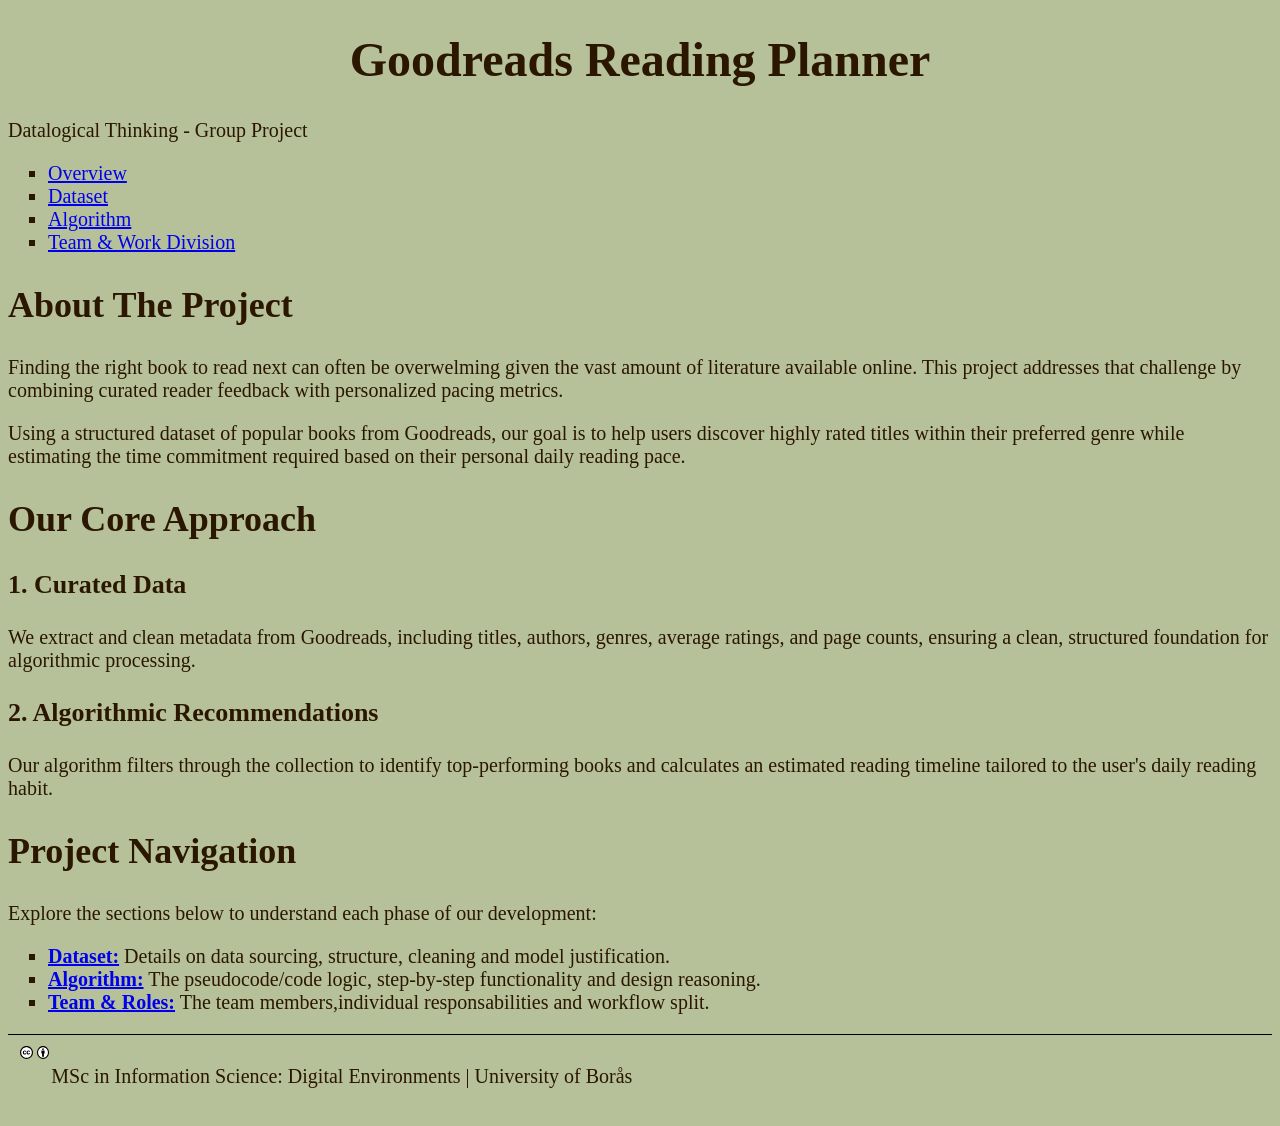
==== docs/index.html @ 1428025b "chore: finalize docs folder structure and update css styles" ====
<!DOCTYPE html>
<html lang="en">

<head>

<meta charset="UTF-8">
<meta name="viewport" content="width=device-width, initial-scale=1.0">
<title> Book Recommendation & Reading Time Project</title>
<link rel="stylesheet" href="css/style.css">

</head>
 
<body>
    <header>

        <div class="header-container">
            <h1>Goodreads Reading Planner</h1>
            <p class="subtitle"> Datalogical Thinking - Group Project</p>
        </div>
        <nav>
            <ul>
                <li><a href="index.html" class="active">Overview</a></li>
                <li><a href="dataset.html">Dataset</a></li>
                <li><a href="algorithm.html">Algorithm</a></li>
                <li><a href="people.html">Team & Work Division</a></li>

            </ul>

        </nav>

    </header>

    <main class= "content-container">
        <section class="card">
            <h2>About The Project</h2>
            <p>
                Finding the right book to read next can often be overwelming given the vast amount of literature available online.
                This project addresses that challenge by combining curated reader feedback with personalized pacing metrics. 

            </p>
            <p>
                Using a structured dataset of popular books from Goodreads, our goal is to help users discover highly rated titles
                within their preferred genre while estimating the time commitment required based on their personal daily reading pace.
            </p>


        </section>


        <section class="card">
            <h2>Our Core Approach</h2>
            <div class="grid-2"></div>
                <div class="grid-item">
                    <h3>1. Curated Data</h3>
                    <p>
                        We extract and clean metadata from Goodreads, including titles, authors, genres, average ratings, and page counts, 
                        ensuring a clean, structured foundation for algorithmic processing.

                    </p>
            
                </div>

                <div class="grid-item">
                    <h3>2. Algorithmic Recommendations</h3>
                    <p>
                        Our algorithm filters through the collection to identify top-performing books and calculates an estimated reading timeline 
                        tailored to the user's daily reading habit.

                    </p>

                </div>
            </div>

        </section>

        <section class="card">
            <h2>Project Navigation</h2>
            <p>
                Explore the sections below to understand each phase of our development:
                
            </p>
            <ul>
                <li><strong><a href="dataset.html" >Dataset:</a></strong> Details on data sourcing, structure, cleaning and model justification.</li>
                <li><strong><a href="algorithm.html" >Algorithm:</a></strong> The pseudocode/code logic, step-by-step functionality and design reasoning.</li>
                <li><strong><a href="people.html" >Team & Roles:</a></strong> The team members,individual responsabilities and workflow split.</li>
            </ul>

        </section>

    </main>
    <footer>
        <div class="copyright">
                  <div><a href="https://creativecommons.org/licenses/by/4.0/legalcode" target="_blank"><img src="img/cc.svg" class="copyright_logo" alt="Creative Commons License"><img src="img/by.svg" class="copyright_logo" alt="Attribution 4.0 International"></a></div>
        <p> MSc in Information Science: Digital Environments | University of Borås </p>

    </footer>


</body>



</html>
---- docs/css/style.css ----
/* Feel free to change me and make me your own! */

body {
  background-color: #B6C199; 
  font-family: Garamond, serif; 
  color: #2B1700;
}

article {
  margin-left: 6vw; 
  margin-right: 6vw; 
}

h1 {
  font-size: 48px; 
  text-align: center;
}

h2 {
  font-size: 36px; 
}

p {
  font-size: 20px; 
}

ul {
  font-size: 20px; 
  list-style-type: square; 
}

code {
 font-family: 'Courier New', monospace; 
}

footer{
  text-align: center; 
}

.copyright {
  border-top: 1px solid black;
  display: flex;
  margin: auto;
  padding: 10px;
}

img.copyright_logo {
  width: 1vw;
  margin:.15vw;
}

.course-logo {
  width: 35vw;
}







/*from here it was not part of the template*/

h3 {
  font-size: 26px; 
  font-style: bold;
}

ol {
  font-size: 20px; 
  font-style: italic;
}

.decisions {
  width: 90%;
  height: auto;
  padding: 10px;
  border: 7px solid gray;
  margin: 0;
  background-color: #b48b9c;
}

#picright  {
 float: right;   
 margin: 0 0 0 15px;
 width: 400px;
 height: auto;
}

.container {
  position: relative;
  text-align: center;
  color: white;
}

.bottom-right {
  position: absolute;
  top: 8px;
  right: 16px;
  color: white;
  padding-left: 20px;
  padding-right: 20px;
}

#picbottom {
  float: center;
  margin: auto;
  width:auto;
  height: auto;
  border-style: outset;
  border-width: 5px;
}
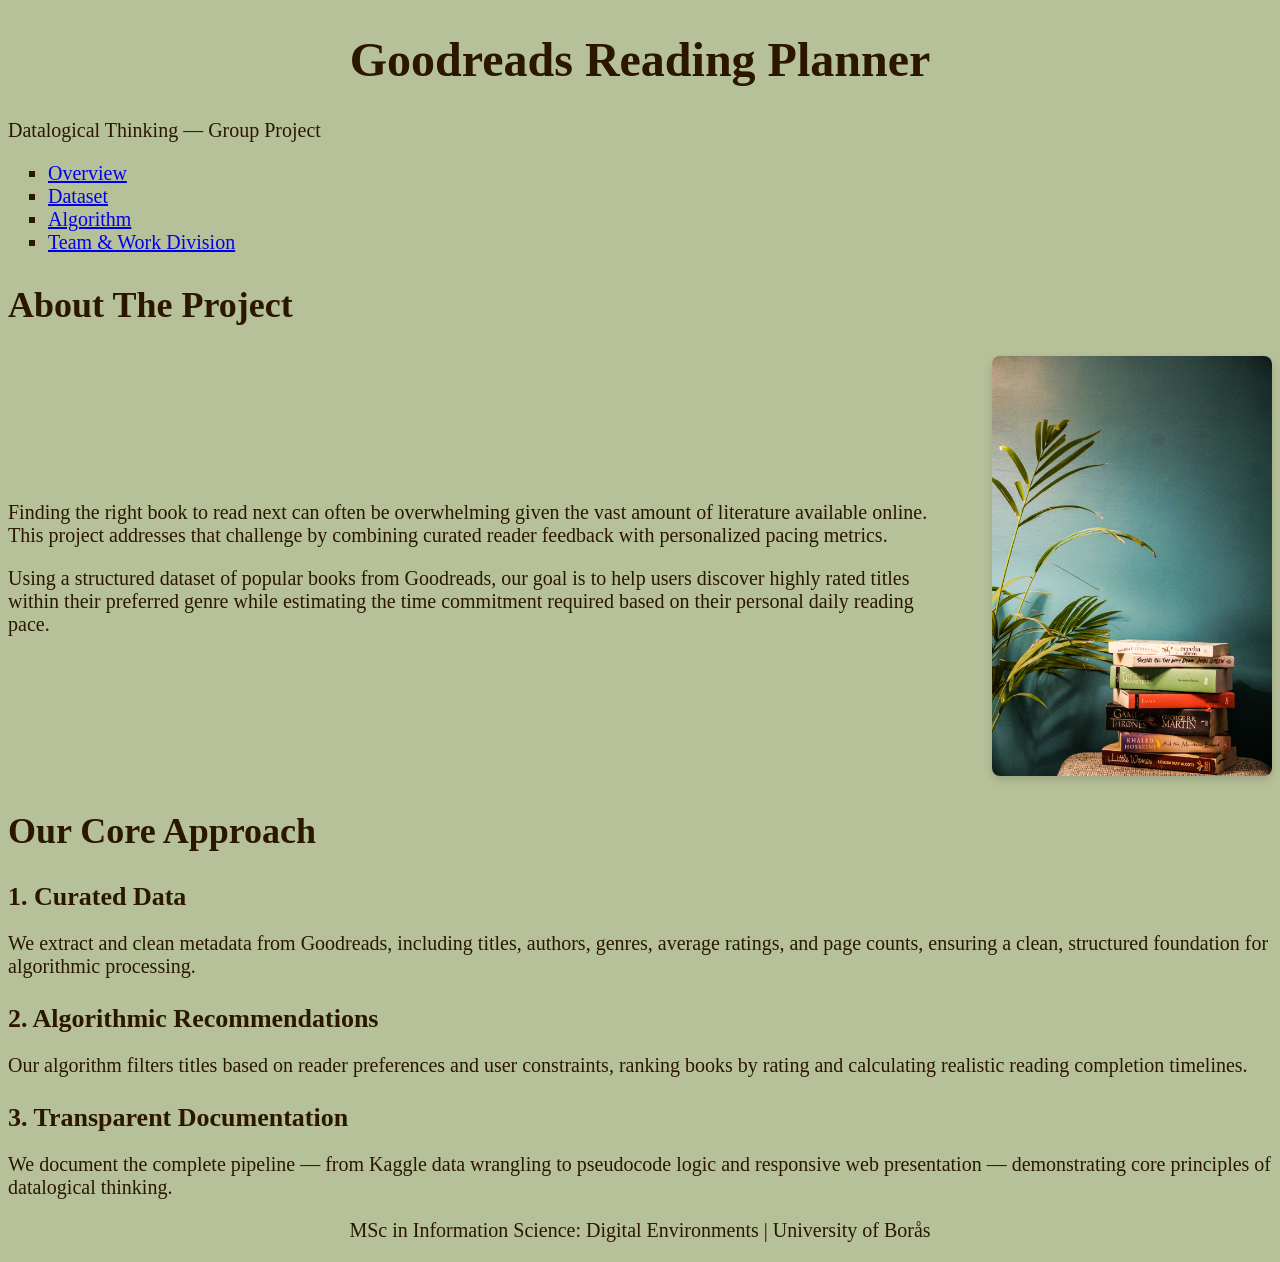
==== commit d6e65235: "feat: update index.html layout and image." ====
--- a/docs/index.html
+++ b/docs/index.html
@@ -1,21 +1,17 @@
 <!DOCTYPE html>
 <html lang="en">
+<head>
+    <meta charset="UTF-8">
+    <meta name="viewport" content="width=device-width, initial-scale=1.0">
+    <title>Goodreads Reading Planner — Overview</title>
+    <link rel="stylesheet" href="css/style.css">
+</head>
+<body>
 
-<head>
-
-<meta charset="UTF-8">
-<meta name="viewport" content="width=device-width, initial-scale=1.0">
-<title> Book Recommendation & Reading Time Project</title>
-<link rel="stylesheet" href="css/style.css">
-
-</head>
- 
-<body>
     <header>
-
         <div class="header-container">
             <h1>Goodreads Reading Planner</h1>
-            <p class="subtitle"> Datalogical Thinking - Group Project</p>
+            <p class="subtitle">Datalogical Thinking — Group Project</p>
         </div>
         <nav>
             <ul>
@@ -23,82 +19,64 @@
                 <li><a href="dataset.html">Dataset</a></li>
                 <li><a href="algorithm.html">Algorithm</a></li>
                 <li><a href="people.html">Team & Work Division</a></li>
-
             </ul>
-
         </nav>
-
     </header>
 
-    <main class= "content-container">
+    <main class="content-container">
+
         <section class="card">
             <h2>About The Project</h2>
-            <p>
-                Finding the right book to read next can often be overwelming given the vast amount of literature available online.
-                This project addresses that challenge by combining curated reader feedback with personalized pacing metrics. 
-
-            </p>
-            <p>
-                Using a structured dataset of popular books from Goodreads, our goal is to help users discover highly rated titles
-                within their preferred genre while estimating the time commitment required based on their personal daily reading pace.
-            </p>
-
-
+            <div class="overview-grid">
+                <div class="overview-text">
+                    <p>
+                        Finding the right book to read next can often be overwhelming given the vast amount of literature available online. 
+                        This project addresses that challenge by combining curated reader feedback with personalized pacing metrics.
+                    </p>
+                    <p>
+                        Using a structured dataset of popular books from Goodreads, our goal is to help users discover highly rated titles 
+                        within their preferred genre while estimating the time commitment required based on their personal daily reading pace.
+                    </p>
+                </div>
+                <div class="overview-image">
+                    <img src="img/booksandplant.jpg" alt="Books and plant illustration" class="feature-img">
+                </div>
+            </div>
         </section>
-
 
         <section class="card">
             <h2>Our Core Approach</h2>
-            <div class="grid-2"></div>
-                <div class="grid-item">
-                    <h3>1. Curated Data</h3>
-                    <p>
-                        We extract and clean metadata from Goodreads, including titles, authors, genres, average ratings, and page counts, 
-                        ensuring a clean, structured foundation for algorithmic processing.
-
-                    </p>
             
-                </div>
-
-                <div class="grid-item">
-                    <h3>2. Algorithmic Recommendations</h3>
-                    <p>
-                        Our algorithm filters through the collection to identify top-performing books and calculates an estimated reading timeline 
-                        tailored to the user's daily reading habit.
-
-                    </p>
-
-                </div>
+            <div class="approach-item">
+                <h3>1. Curated Data</h3>
+                <p>
+                    We extract and clean metadata from Goodreads, including titles, authors, genres, average ratings, and page counts, 
+                    ensuring a clean, structured foundation for algorithmic processing.
+                </p>
             </div>
 
-        </section>
+            <div class="approach-item">
+                <h3>2. Algorithmic Recommendations</h3>
+                <p>
+                    Our algorithm filters titles based on reader preferences and user constraints, ranking books by rating and calculating 
+                    realistic reading completion timelines.
+                </p>
+            </div>
 
-        <section class="card">
-            <h2>Project Navigation</h2>
-            <p>
-                Explore the sections below to understand each phase of our development:
-                
-            </p>
-            <ul>
-                <li><strong><a href="dataset.html" >Dataset:</a></strong> Details on data sourcing, structure, cleaning and model justification.</li>
-                <li><strong><a href="algorithm.html" >Algorithm:</a></strong> The pseudocode/code logic, step-by-step functionality and design reasoning.</li>
-                <li><strong><a href="people.html" >Team & Roles:</a></strong> The team members,individual responsabilities and workflow split.</li>
-            </ul>
-
+            <div class="approach-item">
+                <h3>3. Transparent Documentation</h3>
+                <p>
+                    We document the complete pipeline — from Kaggle data wrangling to pseudocode logic and responsive web presentation — 
+                    demonstrating core principles of datalogical thinking.
+                </p>
+            </div>
         </section>
 
     </main>
+
     <footer>
-        <div class="copyright">
-                  <div><a href="https://creativecommons.org/licenses/by/4.0/legalcode" target="_blank"><img src="img/cc.svg" class="copyright_logo" alt="Creative Commons License"><img src="img/by.svg" class="copyright_logo" alt="Attribution 4.0 International"></a></div>
-        <p> MSc in Information Science: Digital Environments | University of Borås </p>
-
+        <p>MSc in Information Science: Digital Environments | University of Borås</p>
     </footer>
 
-
 </body>
-
-
-
 </html>
-
--- a/docs/css/style.css
+++ b/docs/css/style.css
@@ -109,4 +109,38 @@
   height: auto;
   border-style: outset;
   border-width: 5px;
+}
+
+/* --- Overview Page Layout & Feature Image --- */
+.overview-grid {
+  display: flex;
+  gap: 2rem;
+  align-items: center;
+  flex-wrap: wrap;
+}
+
+.overview-text {
+  flex: 1 1 300px;
+}
+
+.overview-image {
+  flex: 0 1 280px;
+  text-align: center;
+  margin: 0 auto;
+}
+
+.feature-img {
+  max-width: 100%;
+  height: auto;
+  border-radius: 8px;
+  box-shadow: 0 4px 8px rgba(0, 0, 0, 0.15);
+}
+
+.approach-item {
+  margin-top: 1.5rem;
+}
+
+.approach-item h3 {
+  margin-bottom: 0.4rem;
+  color: #2B1700;
 }
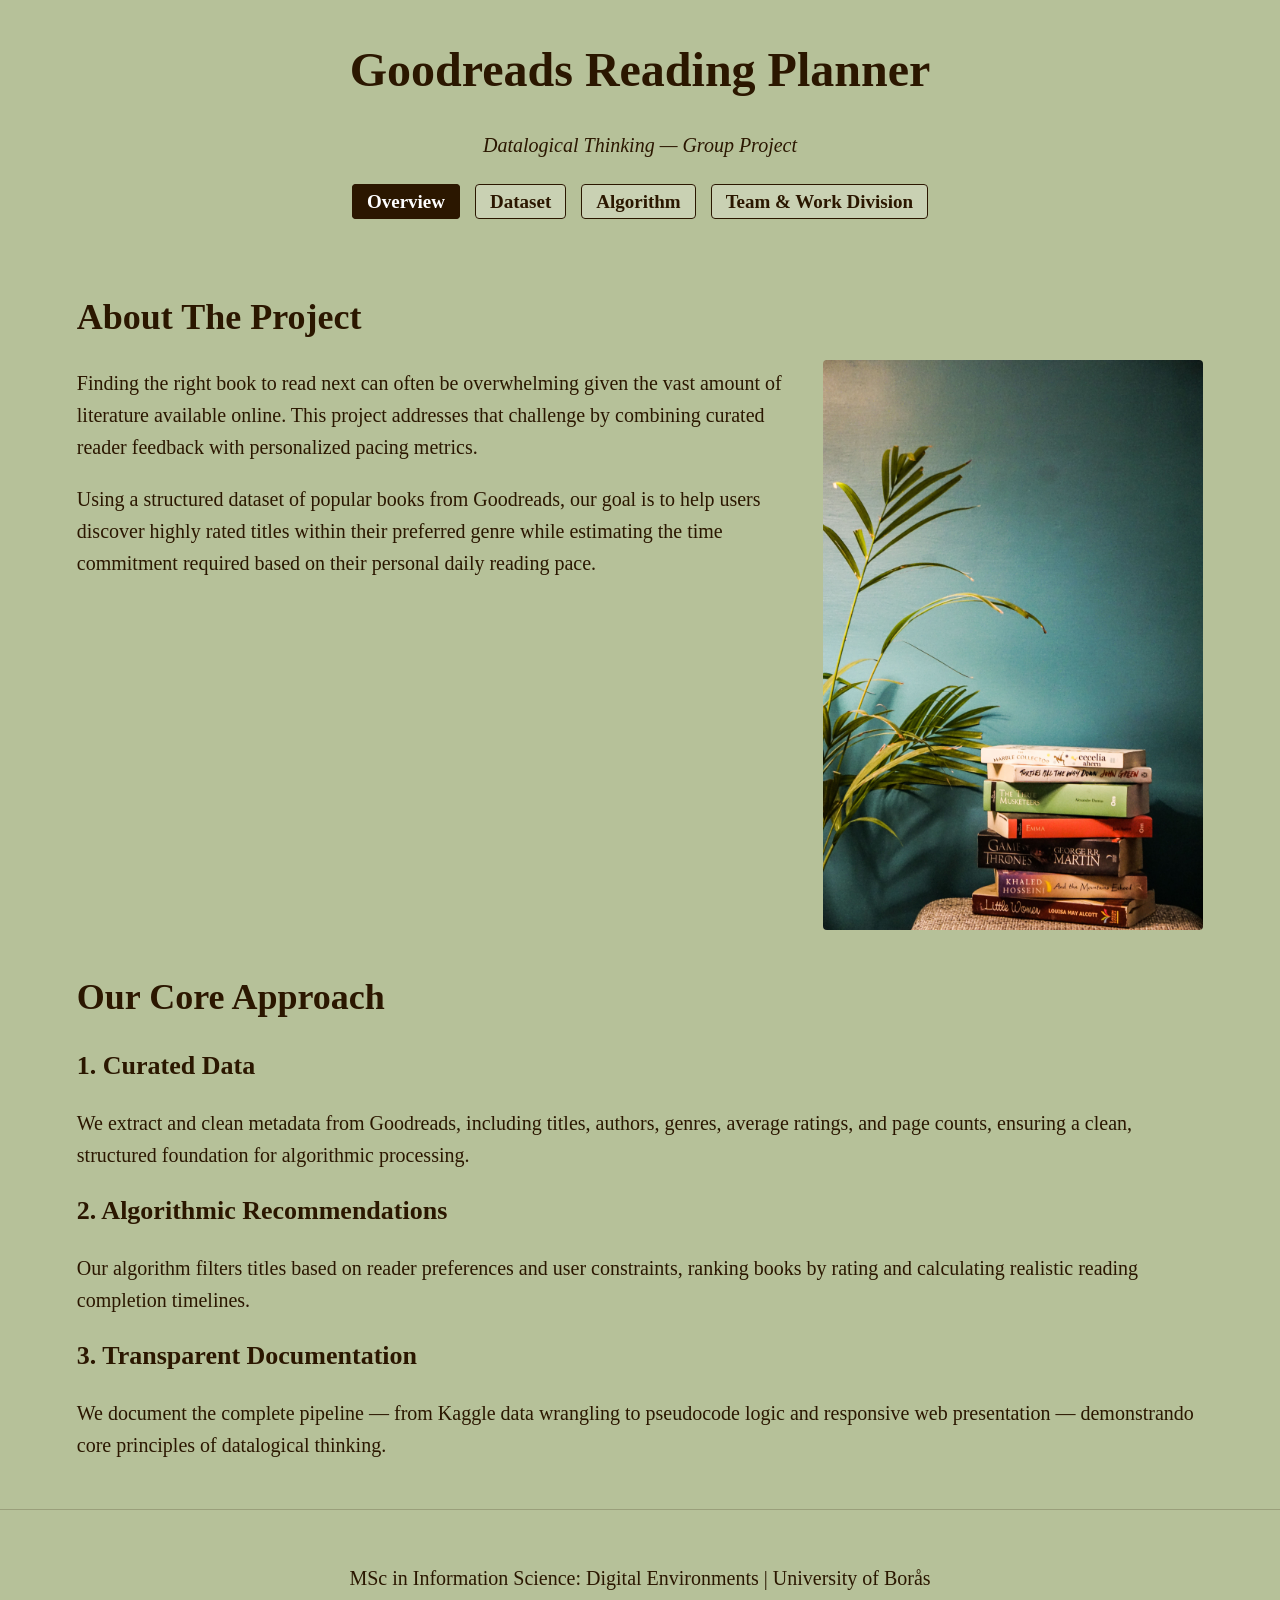
==== commit d817ab71: "finaltest" ====
--- a/docs/index.html
+++ b/docs/index.html
@@ -9,10 +9,8 @@
 <body>
 
     <header>
-        <div class="header-container">
-            <h1>Goodreads Reading Planner</h1>
-            <p class="subtitle">Datalogical Thinking — Group Project</p>
-        </div>
+        <h1>Goodreads Reading Planner</h1>
+        <p class="subtitle">Datalogical Thinking — Group Project</p>
         <nav>
             <ul>
                 <li><a href="index.html" class="active">Overview</a></li>
@@ -23,60 +21,47 @@
         </nav>
     </header>
 
-    <main class="content-container">
+    <article>
+        <h2>About The Project</h2>
+        
+        <img id="picright" src="img/booksandplant.jpg" alt="Books and plant">
 
-        <section class="card">
-            <h2>About The Project</h2>
-            <div class="overview-grid">
-                <div class="overview-text">
-                    <p>
-                        Finding the right book to read next can often be overwhelming given the vast amount of literature available online. 
-                        This project addresses that challenge by combining curated reader feedback with personalized pacing metrics.
-                    </p>
-                    <p>
-                        Using a structured dataset of popular books from Goodreads, our goal is to help users discover highly rated titles 
-                        within their preferred genre while estimating the time commitment required based on their personal daily reading pace.
-                    </p>
-                </div>
-                <div class="overview-image">
-                    <img src="img/booksandplant.jpg" alt="Books and plant illustration" class="feature-img">
-                </div>
-            </div>
-        </section>
+        <p>
+            Finding the right book to read next can often be overwhelming given the vast amount of literature available online. 
+            This project addresses that challenge by combining curated reader feedback with personalized pacing metrics.
+        </p>
 
-        <section class="card">
-            <h2>Our Core Approach</h2>
-            
-            <div class="approach-item">
-                <h3>1. Curated Data</h3>
-                <p>
-                    We extract and clean metadata from Goodreads, including titles, authors, genres, average ratings, and page counts, 
-                    ensuring a clean, structured foundation for algorithmic processing.
-                </p>
-            </div>
+        <p>
+            Using a structured dataset of popular books from Goodreads, our goal is to help users discover highly rated titles 
+            within their preferred genre while estimating the time commitment required based on their personal daily reading pace.
+        </p>
 
-            <div class="approach-item">
-                <h3>2. Algorithmic Recommendations</h3>
-                <p>
-                    Our algorithm filters titles based on reader preferences and user constraints, ranking books by rating and calculating 
-                    realistic reading completion timelines.
-                </p>
-            </div>
+        <div style="clear: both;"></div>
 
-            <div class="approach-item">
-                <h3>3. Transparent Documentation</h3>
-                <p>
-                    We document the complete pipeline — from Kaggle data wrangling to pseudocode logic and responsive web presentation — 
-                    demonstrating core principles of datalogical thinking.
-                </p>
-            </div>
-        </section>
+        <h2>Our Core Approach</h2>
+        
+        <h3>1. Curated Data</h3>
+        <p>
+            We extract and clean metadata from Goodreads, including titles, authors, genres, average ratings, and page counts, 
+            ensuring a clean, structured foundation for algorithmic processing.
+        </p>
 
-    </main>
+        <h3>2. Algorithmic Recommendations</h3>
+        <p>
+            Our algorithm filters titles based on reader preferences and user constraints, ranking books by rating and calculating 
+            realistic reading completion timelines.
+        </p>
+
+        <h3>3. Transparent Documentation</h3>
+        <p>
+            We document the complete pipeline — from Kaggle data wrangling to pseudocode logic and responsive web presentation — 
+            demonstrando core principles of datalogical thinking.
+        </p>
+    </article>
 
     <footer>
         <p>MSc in Information Science: Digital Environments | University of Borås</p>
     </footer>
 
 </body>
-</html>
+</html>
--- a/docs/css/style.css
+++ b/docs/css/style.css
@@ -1,90 +1,186 @@
-/* Feel free to change me and make me your own! */
-
+/* --- Base Theme (Original Group Template) --- */
 body {
   background-color: #B6C199; 
   font-family: Garamond, serif; 
   color: #2B1700;
+  margin: 0;
+  padding: 0;
+  line-height: 1.6;
 }
 
 article {
   margin-left: 6vw; 
   margin-right: 6vw; 
+  padding-bottom: 2rem;
+}
+
+header {
+  text-align: center;
+  padding: 2rem 1rem 1rem;
 }
 
 h1 {
   font-size: 48px; 
   text-align: center;
+  margin: 0 0 10px 0;
+}
+
+.subtitle {
+  font-size: 20px;
+  font-style: italic;
+  margin-bottom: 1.5rem;
 }
 
 h2 {
   font-size: 36px; 
+  margin-top: 1.5rem;
+  margin-bottom: 0.8rem;
+}
+
+h3 {
+  font-size: 26px; 
+  font-weight: bold;
+  margin-top: 1.2rem;
+  margin-bottom: 0.5rem;
 }
 
 p {
   font-size: 20px; 
+  margin-bottom: 1rem;
 }
 
 ul {
   font-size: 20px; 
   list-style-type: square; 
-}
-
-code {
- font-family: 'Courier New', monospace; 
-}
-
-footer{
-  text-align: center; 
-}
-
-.copyright {
-  border-top: 1px solid black;
-  display: flex;
-  margin: auto;
-  padding: 10px;
-}
-
-img.copyright_logo {
-  width: 1vw;
-  margin:.15vw;
-}
-
-.course-logo {
-  width: 35vw;
-}
-
-
-
-
-
-
-
-/*from here it was not part of the template*/
-
-h3 {
-  font-size: 26px; 
-  font-style: bold;
+  margin-left: 2rem;
+  margin-bottom: 1rem;
 }
 
 ol {
   font-size: 20px; 
   font-style: italic;
-}
-
+  margin-left: 2rem;
+  margin-bottom: 1rem;
+}
+
+code {
+  font-family: 'Courier New', monospace; 
+  background-color: rgba(255, 255, 255, 0.4);
+  padding: 2px 5px;
+  border-radius: 4px;
+}
+
+/* --- Navigation Bar --- */
+nav {
+  margin: 1.5rem 0 2rem;
+}
+
+nav ul {
+  list-style: none;
+  display: flex;
+  justify-content: center;
+  gap: 15px;
+  padding: 0;
+  margin: 0;
+  flex-wrap: wrap;
+}
+
+nav a {
+  color: #2B1700;
+  text-decoration: none;
+  font-size: 19px;
+  font-weight: bold;
+  padding: 6px 14px;
+  border: 1px solid #2B1700;
+  border-radius: 4px;
+  background-color: rgba(255, 255, 255, 0.25);
+  transition: all 0.2s ease;
+}
+
+nav a:hover, nav a.active {
+  background-color: #2B1700;
+  color: #ffffff;
+}
+
+/* --- Dataset Tables & Cards --- */
+.content-container {
+  max-width: 900px;
+  margin: 1rem auto;
+  padding: 0 1.5rem;
+}
+
+.card {
+  background-color: rgba(255, 255, 255, 0.55);
+  border: 1px solid rgba(43, 23, 0, 0.2);
+  border-radius: 6px;
+  padding: 1.5rem;
+  margin-bottom: 1.8rem;
+}
+
+.card h2 {
+  margin-top: 0;
+}
+
+.table-wrapper {
+  overflow-x: auto;
+  margin: 1rem 0;
+}
+
+table {
+  width: 100%;
+  border-collapse: collapse;
+  text-align: left;
+  background-color: #ffffff;
+}
+
+th, td {
+  padding: 8px 12px;
+  border: 1px solid #8f9b73;
+  font-size: 18px;
+}
+
+th {
+  background-color: #9aa87d;
+  color: #2B1700;
+}
+
+/* --- Team Grid (people.html) --- */
+.team-grid {
+  display: grid;
+  grid-template-columns: repeat(auto-fit, minmax(240px, 1fr));
+  gap: 1.5rem;
+  margin-top: 1rem;
+}
+
+.member-card {
+  background-color: rgba(255, 255, 255, 0.7);
+  border: 1px solid #9aa87d;
+  border-radius: 6px;
+  padding: 1.2rem;
+}
+
+.member-card h3 {
+  margin-top: 0;
+  color: #2B1700;
+}
+
+/* --- Algorithm Layout & Image Rules (Eszter's Components) --- */
 .decisions {
   width: 90%;
   height: auto;
   padding: 10px;
   border: 7px solid gray;
-  margin: 0;
+  margin: 1.5rem 0;
   background-color: #b48b9c;
 }
 
-#picright  {
- float: right;   
- margin: 0 0 0 15px;
- width: 400px;
- height: auto;
+#picright {
+  float: right;   
+  margin: 0 0 15px 25px;
+  width: 380px;
+  max-width: 45%;
+  height: auto;
+  border-radius: 4px;
 }
 
 .container {
@@ -103,44 +199,18 @@
 }
 
 #picbottom {
-  float: center;
-  margin: auto;
-  width:auto;
+  display: block;
+  margin: 1.5rem auto;
+  max-width: 100%;
   height: auto;
   border-style: outset;
   border-width: 5px;
 }
 
-/* --- Overview Page Layout & Feature Image --- */
-.overview-grid {
-  display: flex;
-  gap: 2rem;
-  align-items: center;
-  flex-wrap: wrap;
-}
-
-.overview-text {
-  flex: 1 1 300px;
-}
-
-.overview-image {
-  flex: 0 1 280px;
-  text-align: center;
-  margin: 0 auto;
-}
-
-.feature-img {
-  max-width: 100%;
-  height: auto;
-  border-radius: 8px;
-  box-shadow: 0 4px 8px rgba(0, 0, 0, 0.15);
-}
-
-.approach-item {
-  margin-top: 1.5rem;
-}
-
-.approach-item h3 {
-  margin-bottom: 0.4rem;
-  color: #2B1700;
+/* --- Footer --- */
+footer {
+  text-align: center; 
+  padding: 2rem 1rem;
+  font-size: 16px;
+  border-top: 1px solid rgba(43, 23, 0, 0.2);
 }
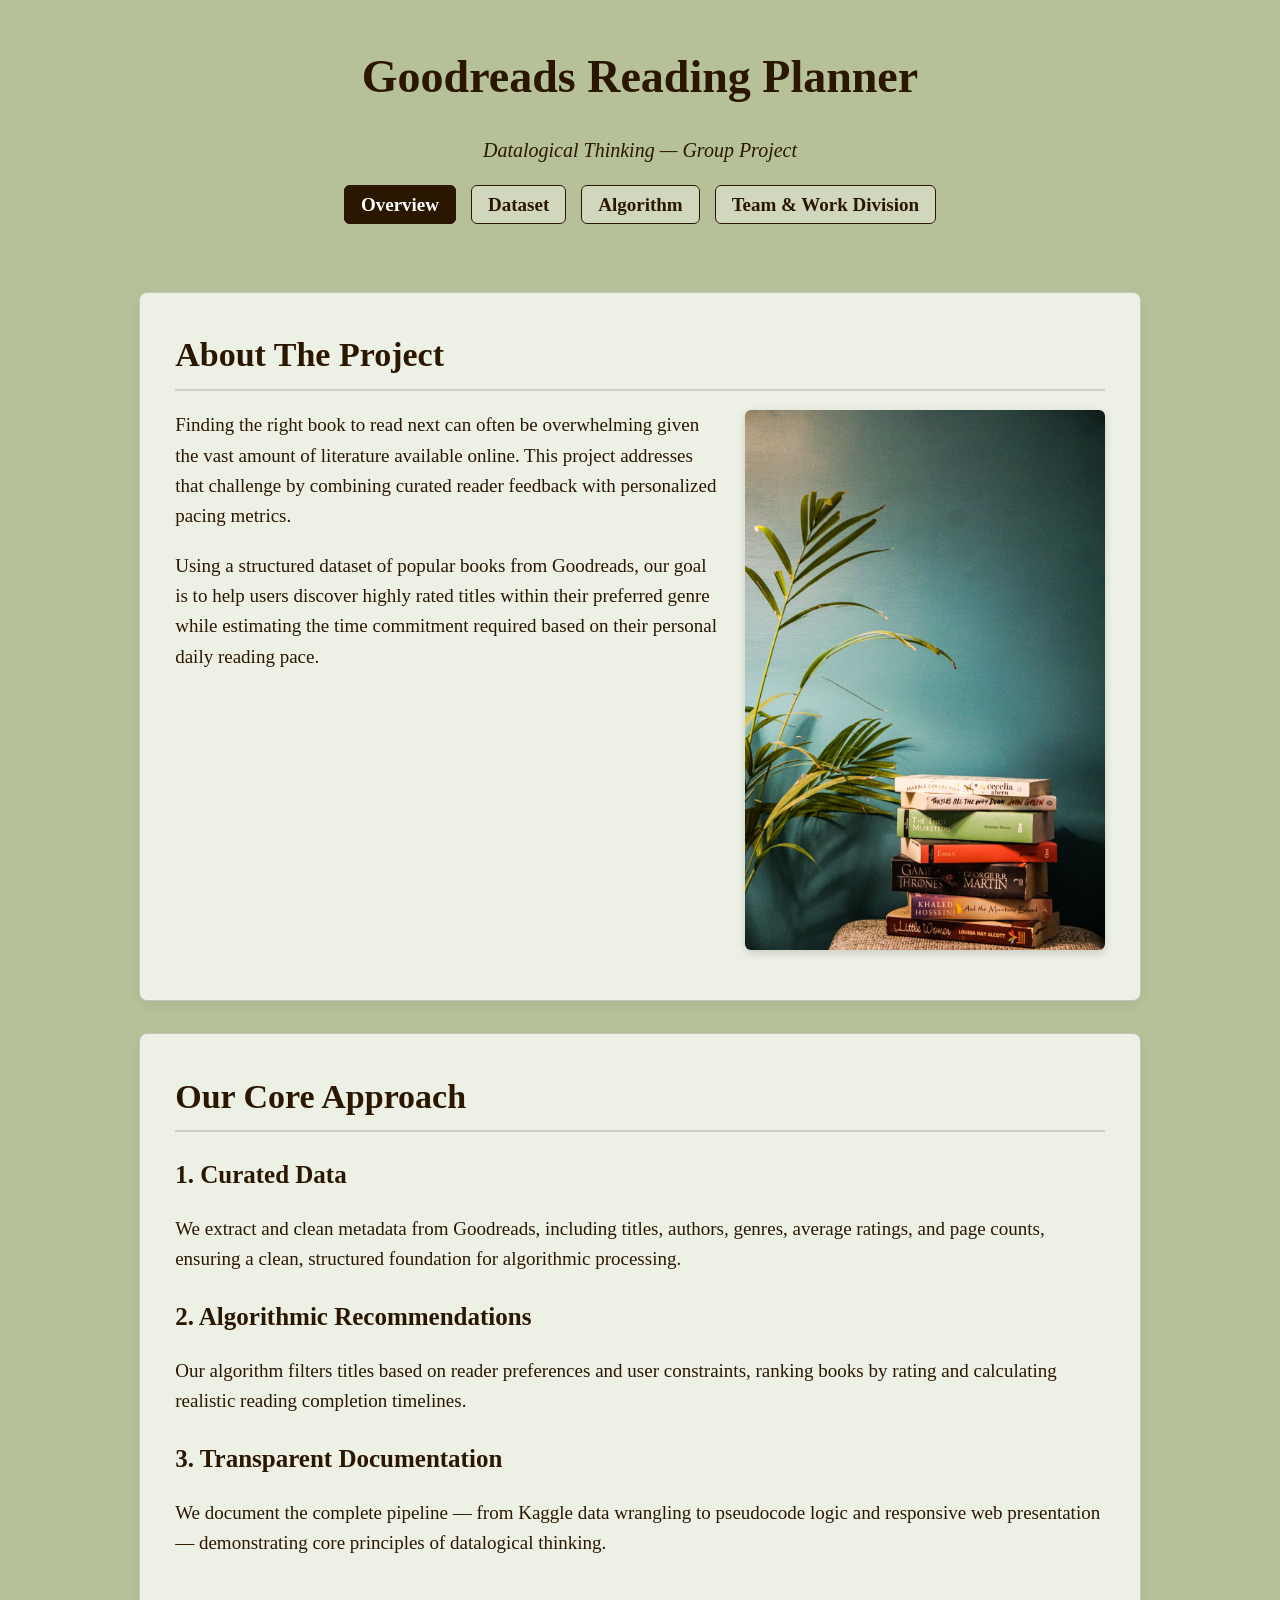
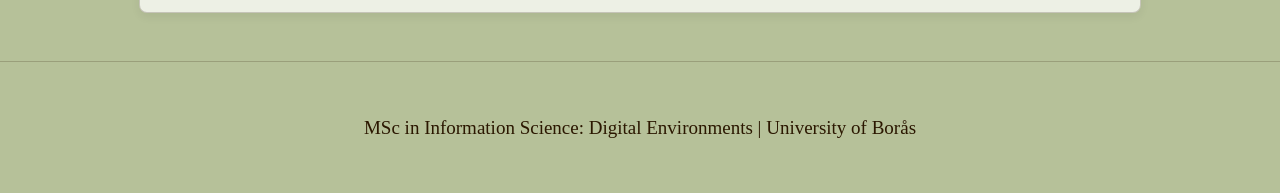
==== commit 13c661e5: "finaltest2" ====
--- a/docs/index.html
+++ b/docs/index.html
@@ -21,43 +21,45 @@
         </nav>
     </header>
 
-    <article>
-        <h2>About The Project</h2>
-        
-        <img id="picright" src="img/booksandplant.jpg" alt="Books and plant">
+    <main class="content-container">
 
-        <p>
-            Finding the right book to read next can often be overwhelming given the vast amount of literature available online. 
-            This project addresses that challenge by combining curated reader feedback with personalized pacing metrics.
-        </p>
+        <section class="card">
+            <h2>About The Project</h2>
+            <img id="picright" src="img/booksandplant.jpg" alt="Books and plant">
+            <p>
+                Finding the right book to read next can often be overwhelming given the vast amount of literature available online. 
+                This project addresses that challenge by combining curated reader feedback with personalized pacing metrics.
+            </p>
+            <p>
+                Using a structured dataset of popular books from Goodreads, our goal is to help users discover highly rated titles 
+                within their preferred genre while estimating the time commitment required based on their personal daily reading pace.
+            </p>
+            <div style="clear: both;"></div>
+        </section>
 
-        <p>
-            Using a structured dataset of popular books from Goodreads, our goal is to help users discover highly rated titles 
-            within their preferred genre while estimating the time commitment required based on their personal daily reading pace.
-        </p>
+        <section class="card">
+            <h2>Our Core Approach</h2>
+            
+            <h3>1. Curated Data</h3>
+            <p>
+                We extract and clean metadata from Goodreads, including titles, authors, genres, average ratings, and page counts, 
+                ensuring a clean, structured foundation for algorithmic processing.
+            </p>
 
-        <div style="clear: both;"></div>
+            <h3>2. Algorithmic Recommendations</h3>
+            <p>
+                Our algorithm filters titles based on reader preferences and user constraints, ranking books by rating and calculating 
+                realistic reading completion timelines.
+            </p>
 
-        <h2>Our Core Approach</h2>
-        
-        <h3>1. Curated Data</h3>
-        <p>
-            We extract and clean metadata from Goodreads, including titles, authors, genres, average ratings, and page counts, 
-            ensuring a clean, structured foundation for algorithmic processing.
-        </p>
+            <h3>3. Transparent Documentation</h3>
+            <p>
+                We document the complete pipeline — from Kaggle data wrangling to pseudocode logic and responsive web presentation — 
+                demonstrating core principles of datalogical thinking.
+            </p>
+        </section>
 
-        <h3>2. Algorithmic Recommendations</h3>
-        <p>
-            Our algorithm filters titles based on reader preferences and user constraints, ranking books by rating and calculating 
-            realistic reading completion timelines.
-        </p>
-
-        <h3>3. Transparent Documentation</h3>
-        <p>
-            We document the complete pipeline — from Kaggle data wrangling to pseudocode logic and responsive web presentation — 
-            demonstrando core principles of datalogical thinking.
-        </p>
-    </article>
+    </main>
 
     <footer>
         <p>MSc in Information Science: Digital Environments | University of Borås</p>
--- a/docs/css/style.css
+++ b/docs/css/style.css
@@ -1,4 +1,4 @@
-/* --- Base Theme (Original Group Template) --- */
+/* --- Base Theme & Fonts --- */
 body {
   background-color: #B6C199; 
   font-family: Garamond, serif; 
@@ -8,21 +8,34 @@
   line-height: 1.6;
 }
 
-article {
-  margin-left: 6vw; 
-  margin-right: 6vw; 
-  padding-bottom: 2rem;
-}
-
+/* --- Uniform Page Layout Container --- */
+.content-container, article {
+  max-width: 1050px;
+  margin: 1.5rem auto 3rem;
+  padding: 0 1.5rem;
+  box-sizing: border-box;
+}
+
+/* --- Consistent White Framed Cards --- */
+.card, .page-box {
+  background-color: rgba(255, 255, 255, 0.75);
+  border: 1px solid rgba(43, 23, 0, 0.2);
+  border-radius: 8px;
+  padding: 2.2rem;
+  margin-bottom: 2rem;
+  box-shadow: 0 4px 10px rgba(0, 0, 0, 0.06);
+}
+
+/* --- Global Header & Navigation --- */
 header {
   text-align: center;
-  padding: 2rem 1rem 1rem;
+  padding: 2.5rem 1rem 1rem;
 }
 
 h1 {
-  font-size: 48px; 
-  text-align: center;
+  font-size: 46px; 
   margin: 0 0 10px 0;
+  color: #2B1700;
 }
 
 .subtitle {
@@ -31,46 +44,6 @@
   margin-bottom: 1.5rem;
 }
 
-h2 {
-  font-size: 36px; 
-  margin-top: 1.5rem;
-  margin-bottom: 0.8rem;
-}
-
-h3 {
-  font-size: 26px; 
-  font-weight: bold;
-  margin-top: 1.2rem;
-  margin-bottom: 0.5rem;
-}
-
-p {
-  font-size: 20px; 
-  margin-bottom: 1rem;
-}
-
-ul {
-  font-size: 20px; 
-  list-style-type: square; 
-  margin-left: 2rem;
-  margin-bottom: 1rem;
-}
-
-ol {
-  font-size: 20px; 
-  font-style: italic;
-  margin-left: 2rem;
-  margin-bottom: 1rem;
-}
-
-code {
-  font-family: 'Courier New', monospace; 
-  background-color: rgba(255, 255, 255, 0.4);
-  padding: 2px 5px;
-  border-radius: 4px;
-}
-
-/* --- Navigation Bar --- */
 nav {
   margin: 1.5rem 0 2rem;
 }
@@ -90,10 +63,10 @@
   text-decoration: none;
   font-size: 19px;
   font-weight: bold;
-  padding: 6px 14px;
+  padding: 8px 16px;
   border: 1px solid #2B1700;
-  border-radius: 4px;
-  background-color: rgba(255, 255, 255, 0.25);
+  border-radius: 6px;
+  background-color: rgba(255, 255, 255, 0.35);
   transition: all 0.2s ease;
 }
 
@@ -102,28 +75,52 @@
   color: #ffffff;
 }
 
-/* --- Dataset Tables & Cards --- */
-.content-container {
-  max-width: 900px;
-  margin: 1rem auto;
-  padding: 0 1.5rem;
-}
-
-.card {
-  background-color: rgba(255, 255, 255, 0.55);
-  border: 1px solid rgba(43, 23, 0, 0.2);
-  border-radius: 6px;
-  padding: 1.5rem;
-  margin-bottom: 1.8rem;
-}
-
-.card h2 {
+/* --- Typography & Headings --- */
+h2 {
+  font-size: 34px; 
   margin-top: 0;
-}
-
+  margin-bottom: 1.2rem;
+  border-bottom: 2px solid rgba(43, 23, 0, 0.15);
+  padding-bottom: 0.4rem;
+}
+
+h3 {
+  font-size: 25px; 
+  font-weight: bold;
+  margin-top: 1.4rem;
+  margin-bottom: 0.6rem;
+}
+
+p {
+  font-size: 19px; 
+  margin-bottom: 1.1rem;
+}
+
+ul {
+  font-size: 19px; 
+  list-style-type: square; 
+  margin-left: 2rem;
+  margin-bottom: 1.2rem;
+}
+
+ol {
+  font-size: 19px; 
+  font-style: italic;
+  margin-left: 2rem;
+  margin-bottom: 1.2rem;
+}
+
+code {
+  font-family: 'Courier New', monospace; 
+  background-color: rgba(255, 255, 255, 0.6);
+  padding: 2px 6px;
+  border-radius: 4px;
+}
+
+/* --- Dataset Tables --- */
 .table-wrapper {
   overflow-x: auto;
-  margin: 1rem 0;
+  margin: 1.5rem 0;
 }
 
 table {
@@ -134,7 +131,7 @@
 }
 
 th, td {
-  padding: 8px 12px;
+  padding: 10px 14px;
   border: 1px solid #8f9b73;
   font-size: 18px;
 }
@@ -147,16 +144,16 @@
 /* --- Team Grid (people.html) --- */
 .team-grid {
   display: grid;
-  grid-template-columns: repeat(auto-fit, minmax(240px, 1fr));
+  grid-template-columns: repeat(auto-fit, minmax(260px, 1fr));
   gap: 1.5rem;
-  margin-top: 1rem;
+  margin-top: 1.5rem;
 }
 
 .member-card {
-  background-color: rgba(255, 255, 255, 0.7);
+  background-color: rgba(255, 255, 255, 0.85);
   border: 1px solid #9aa87d;
   border-radius: 6px;
-  padding: 1.2rem;
+  padding: 1.4rem;
 }
 
 .member-card h3 {
@@ -164,38 +161,25 @@
   color: #2B1700;
 }
 
-/* --- Algorithm Layout & Image Rules (Eszter's Components) --- */
+/* --- Algorithm Layout & Images (Eszter's Elements) --- */
 .decisions {
-  width: 90%;
-  height: auto;
-  padding: 10px;
-  border: 7px solid gray;
+  width: 95%;
+  box-sizing: border-box;
+  padding: 15px;
+  border: 5px solid gray;
   margin: 1.5rem 0;
   background-color: #b48b9c;
+  border-radius: 6px;
 }
 
 #picright {
   float: right;   
   margin: 0 0 15px 25px;
-  width: 380px;
+  width: 360px;
   max-width: 45%;
   height: auto;
-  border-radius: 4px;
-}
-
-.container {
-  position: relative;
-  text-align: center;
-  color: white;
-}
-
-.bottom-right {
-  position: absolute;
-  top: 8px;
-  right: 16px;
-  color: white;
-  padding-left: 20px;
-  padding-right: 20px;
+  border-radius: 6px;
+  box-shadow: 0 3px 8px rgba(0,0,0,0.15);
 }
 
 #picbottom {
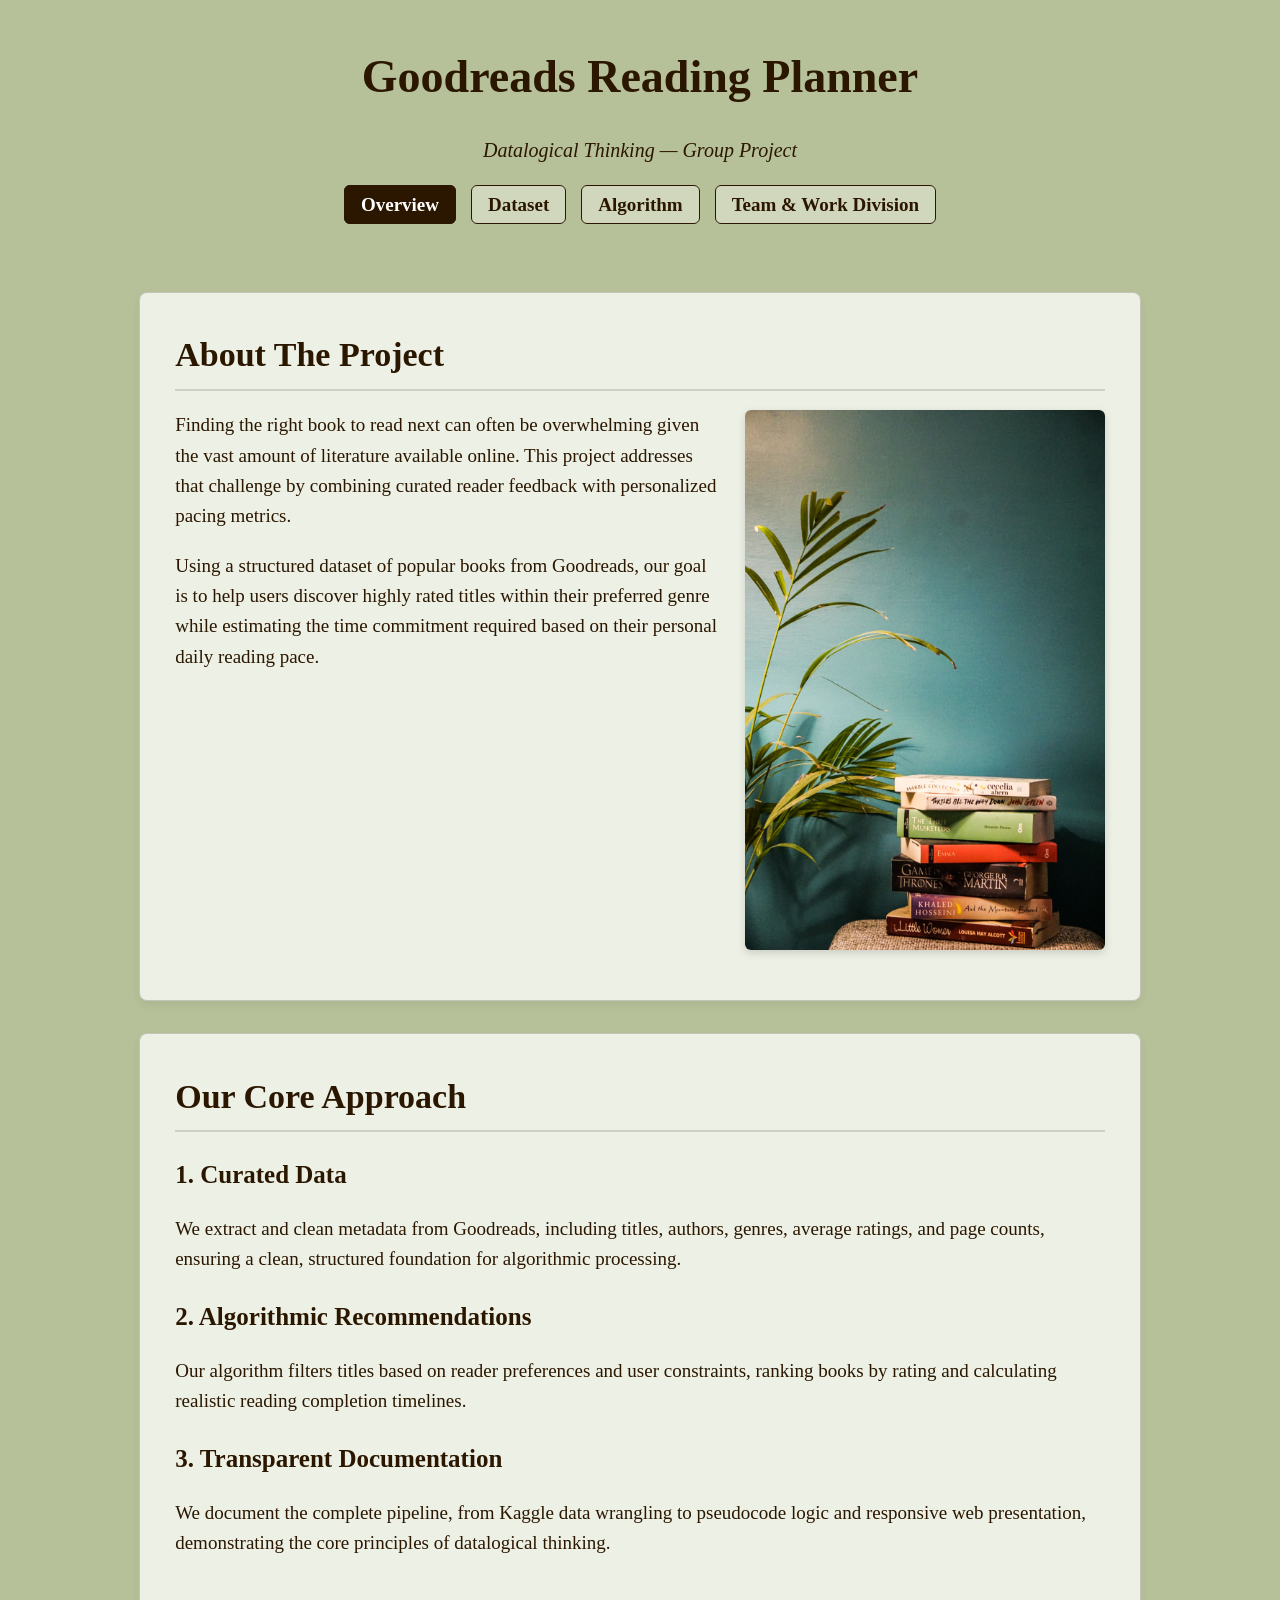
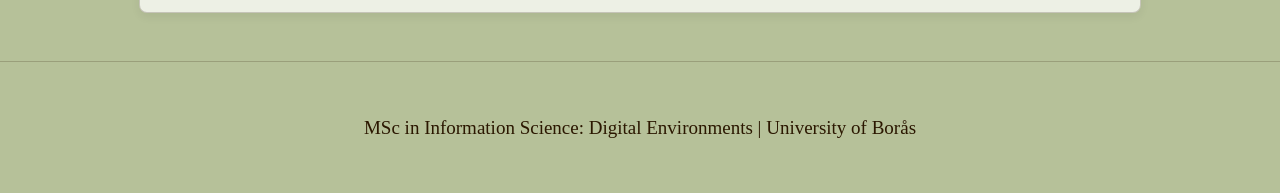
==== commit f2b5608d: "finaltest3" ====
--- a/docs/index.html
+++ b/docs/index.html
@@ -54,8 +54,8 @@
 
             <h3>3. Transparent Documentation</h3>
             <p>
-                We document the complete pipeline — from Kaggle data wrangling to pseudocode logic and responsive web presentation — 
-                demonstrating core principles of datalogical thinking.
+                We document the complete pipeline, from Kaggle data wrangling to pseudocode logic and responsive web presentation, 
+                demonstrating the core principles of datalogical thinking.
             </p>
         </section>
 
--- a/docs/css/style.css
+++ b/docs/css/style.css
@@ -197,4 +197,33 @@
   padding: 2rem 1rem;
   font-size: 16px;
   border-top: 1px solid rgba(43, 23, 0, 0.2);
+}
+
+/* --- Figure & Caption Styling --- */
+.featured-figure {
+  float: right;
+  margin: 0 0 1.2rem 1.8rem;
+  max-width: 360px;
+  width: 42%;
+  text-align: center;
+}
+
+.featured-figure img {
+  width: 100%;
+  height: auto;
+  display: block;
+  border-radius: 6px;
+  box-shadow: 0 3px 8px rgba(0, 0, 0, 0.12);
+}
+
+.featured-figure figcaption {
+  font-size: 14px;
+  font-style: italic;
+  color: #554433;
+  margin-top: 6px;
+}
+
+.featured-figure figcaption a {
+  color: #2B1700;
+  text-decoration: underline;
 }
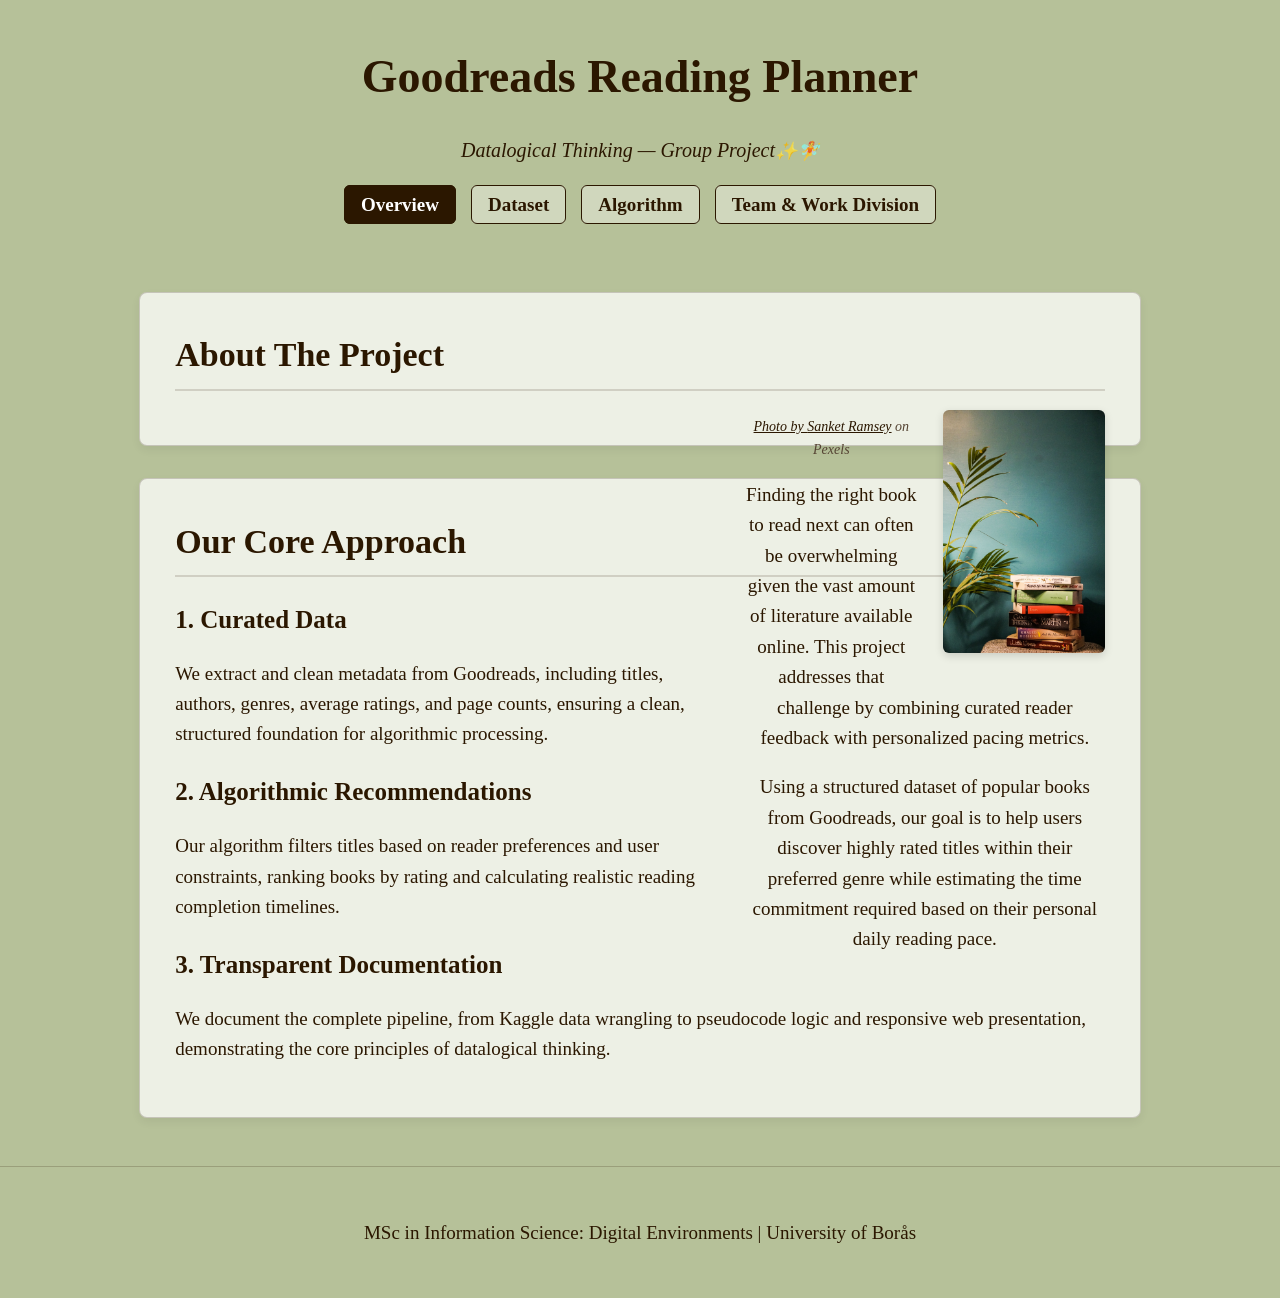
==== commit 04370c39: "added image source for copyright Added a featured image and caption to the About section." ====
--- a/docs/index.html
+++ b/docs/index.html
@@ -25,7 +25,11 @@
 
         <section class="card">
             <h2>About The Project</h2>
+            <figure class="featured-figure">
+             <a href="https://www.pexels.com/photo/book-stack-and-house-plant-5822088/" target="_blank">
             <img id="picright" src="img/booksandplant.jpg" alt="Books and plant">
+             <figcaption>Photo by <a href="https://www.pexels.com/photo/book-stack-and-house-plant-5822088/" target="_blank">Sanket Ramsey</a> on Pexels</figcaption>
+             </a>
             <p>
                 Finding the right book to read next can often be overwhelming given the vast amount of literature available online. 
                 This project addresses that challenge by combining curated reader feedback with personalized pacing metrics.
@@ -66,4 +70,4 @@
     </footer>
 
 </body>
-</html>+</html>
--- a/docs/css/style.css
+++ b/docs/css/style.css
@@ -168,7 +168,7 @@
   padding: 15px;
   border: 5px solid gray;
   margin: 1.5rem 0;
-  background-color: #b48b9c;
+  background-color: #dfc6c6;
   border-radius: 6px;
 }
 
@@ -226,4 +226,25 @@
 .featured-figure figcaption a {
   color: #2B1700;
   text-decoration: underline;
+}
+
+/* --- Fairy Sparkle Accent --- */
+.subtitle::after {
+  content: " ✨🧚";
+  font-size: 18px;
+  display: inline-block;
+  opacity: 0.8;
+  animation: fairyGlow 3s ease-in-out infinite alternate;
+}
+
+@keyframes fairyGlow {
+  0% {
+    transform: scale(0.95);
+    opacity: 0.5;
+  }
+  100% {
+    transform: scale(1.15);
+    opacity: 1;
+    filter: drop-shadow(0 0 4px rgba(255, 235, 150, 0.8));
+  }
 }
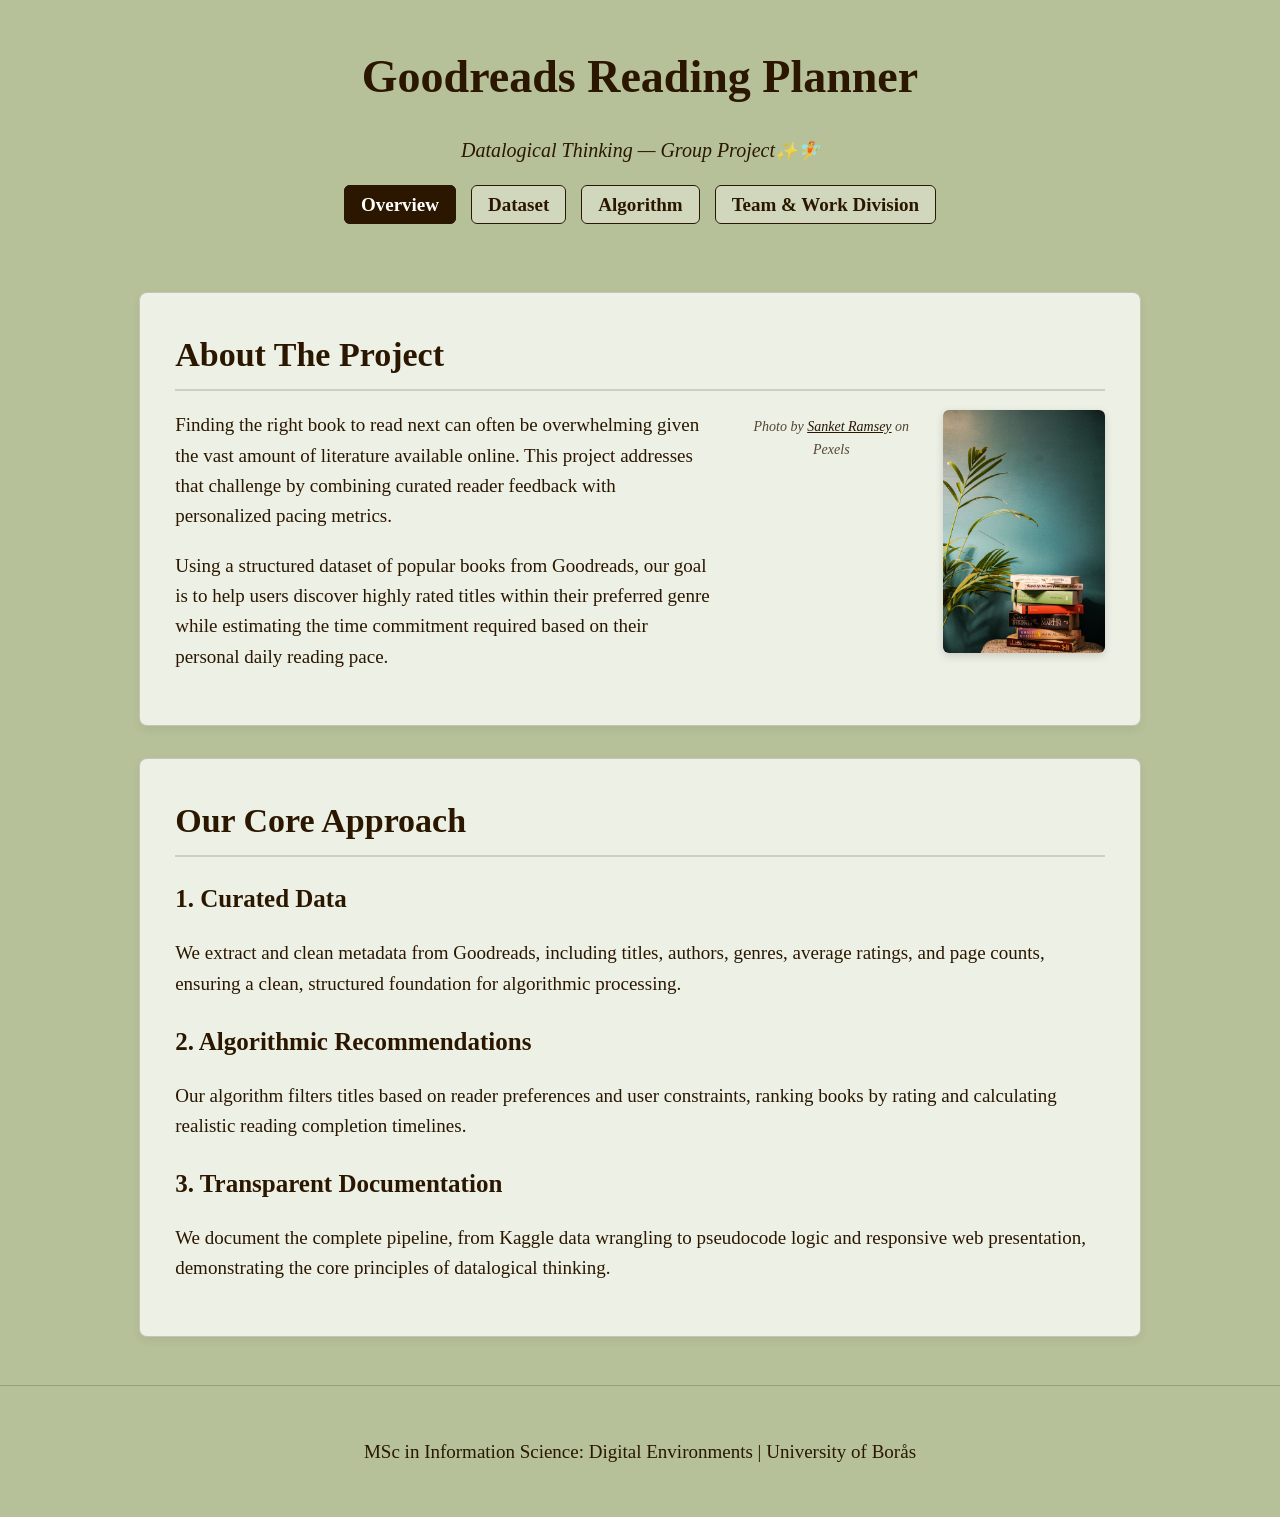
==== commit f3b1fc5b: "fixed" ====
--- a/docs/index.html
+++ b/docs/index.html
@@ -23,23 +23,28 @@
 
     <main class="content-container">
 
-        <section class="card">
-            <h2>About The Project</h2>
-            <figure class="featured-figure">
-             <a href="https://www.pexels.com/photo/book-stack-and-house-plant-5822088/" target="_blank">
+<section class="card">
+    <h2>About The Project</h2>
+
+    <figure class="featured-figure">
+        <a href="https://www.pexels.com/photo/book-stack-and-house-plant-5822088/" target="_blank" rel="noopener noreferrer">
             <img id="picright" src="img/booksandplant.jpg" alt="Books and plant">
-             <figcaption>Photo by <a href="https://www.pexels.com/photo/book-stack-and-house-plant-5822088/" target="_blank">Sanket Ramsey</a> on Pexels</figcaption>
-             </a>
-            <p>
-                Finding the right book to read next can often be overwhelming given the vast amount of literature available online. 
-                This project addresses that challenge by combining curated reader feedback with personalized pacing metrics.
-            </p>
-            <p>
-                Using a structured dataset of popular books from Goodreads, our goal is to help users discover highly rated titles 
-                within their preferred genre while estimating the time commitment required based on their personal daily reading pace.
-            </p>
-            <div style="clear: both;"></div>
-        </section>
+        </a>
+        <figcaption>
+            Photo by <a href="https://www.pexels.com/photo/book-stack-and-house-plant-5822088/" target="_blank" rel="noopener noreferrer">Sanket Ramsey</a> on Pexels
+        </figcaption>
+    </figure>
+
+    <p>
+        Finding the right book to read next can often be overwhelming given the vast amount of literature available online. 
+        This project addresses that challenge by combining curated reader feedback with personalized pacing metrics.
+    </p>
+    <p>
+        Using a structured dataset of popular books from Goodreads, our goal is to help users discover highly rated titles 
+        within their preferred genre while estimating the time commitment required based on their personal daily reading pace.
+    </p>
+    <div style="clear: both;"></div>
+</section>
 
         <section class="card">
             <h2>Our Core Approach</h2>
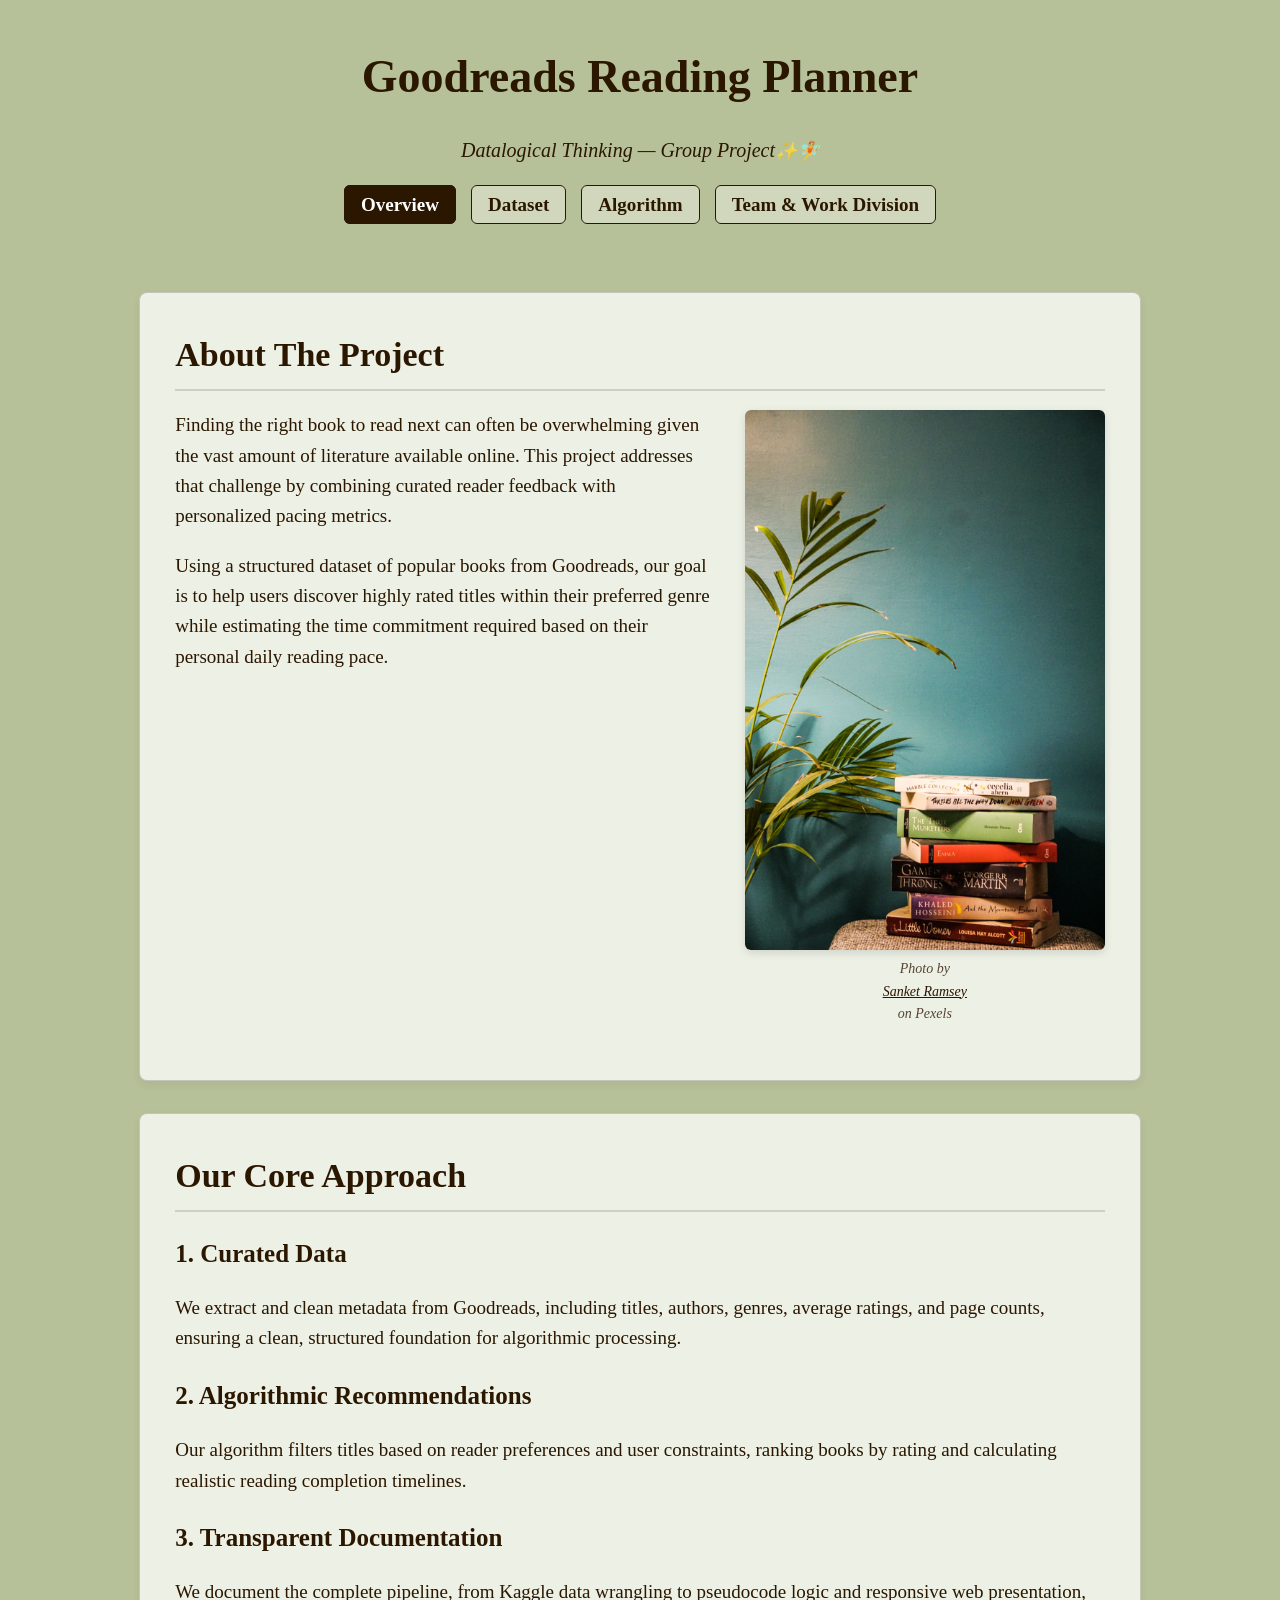
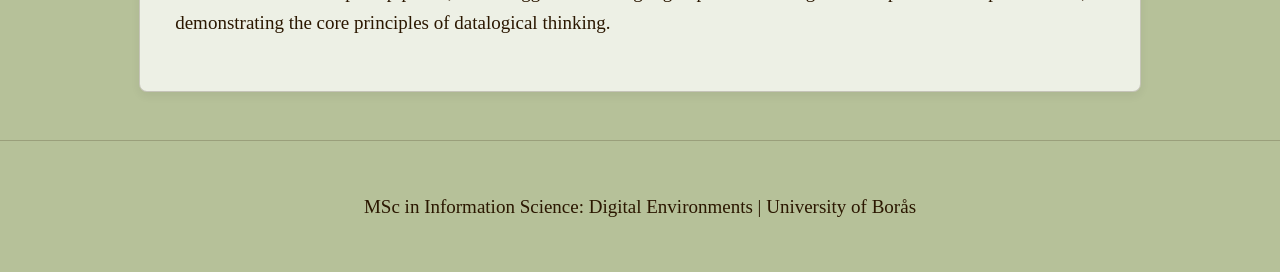
==== commit 57863ca9: "fixed" ====
--- a/docs/index.html
+++ b/docs/index.html
@@ -23,28 +23,28 @@
 
     <main class="content-container">
 
-<section class="card">
-    <h2>About The Project</h2>
+        <section class="card">
+            <h2>About The Project</h2>
 
-    <figure class="featured-figure">
-        <a href="https://www.pexels.com/photo/book-stack-and-house-plant-5822088/" target="_blank" rel="noopener noreferrer">
-            <img id="picright" src="img/booksandplant.jpg" alt="Books and plant">
-        </a>
-        <figcaption>
-            Photo by <a href="https://www.pexels.com/photo/book-stack-and-house-plant-5822088/" target="_blank" rel="noopener noreferrer">Sanket Ramsey</a> on Pexels
-        </figcaption>
-    </figure>
+            <figure class="featured-figure">
+                <a href="https://www.pexels.com/photo/book-stack-and-house-plant-5822088/" target="_blank" rel="noopener noreferrer">
+                    <img src="img/booksandplant.jpg" alt="Books and plant">
+                </a>
+                <figcaption>
+                    Photo by <a href="https://www.pexels.com/photo/book-stack-and-house-plant-5822088/" target="_blank" rel="noopener noreferrer">Sanket Ramsey</a> on Pexels
+                </figcaption>
+            </figure>
 
-    <p>
-        Finding the right book to read next can often be overwhelming given the vast amount of literature available online. 
-        This project addresses that challenge by combining curated reader feedback with personalized pacing metrics.
-    </p>
-    <p>
-        Using a structured dataset of popular books from Goodreads, our goal is to help users discover highly rated titles 
-        within their preferred genre while estimating the time commitment required based on their personal daily reading pace.
-    </p>
-    <div style="clear: both;"></div>
-</section>
+            <p>
+                Finding the right book to read next can often be overwhelming given the vast amount of literature available online. 
+                This project addresses that challenge by combining curated reader feedback with personalized pacing metrics.
+            </p>
+            <p>
+                Using a structured dataset of popular books from Goodreads, our goal is to help users discover highly rated titles 
+                within their preferred genre while estimating the time commitment required based on their personal daily reading pace.
+            </p>
+            <div style="clear: both;"></div>
+        </section>
 
         <section class="card">
             <h2>Our Core Approach</h2>
@@ -75,4 +75,4 @@
     </footer>
 
 </body>
-</html>
+</html>
--- a/docs/css/style.css
+++ b/docs/css/style.css
@@ -205,7 +205,14 @@
   margin: 0 0 1.2rem 1.8rem;
   max-width: 360px;
   width: 42%;
-  text-align: center;
+  display: flex;
+  flex-direction: column;
+  align-items: center;
+}
+
+.featured-figure a {
+  display: block;
+  width: 100%;
 }
 
 .featured-figure img {
@@ -220,7 +227,9 @@
   font-size: 14px;
   font-style: italic;
   color: #554433;
-  margin-top: 6px;
+  margin-top: 8px;
+  text-align: center;
+  width: 100%;
 }
 
 .featured-figure figcaption a {
